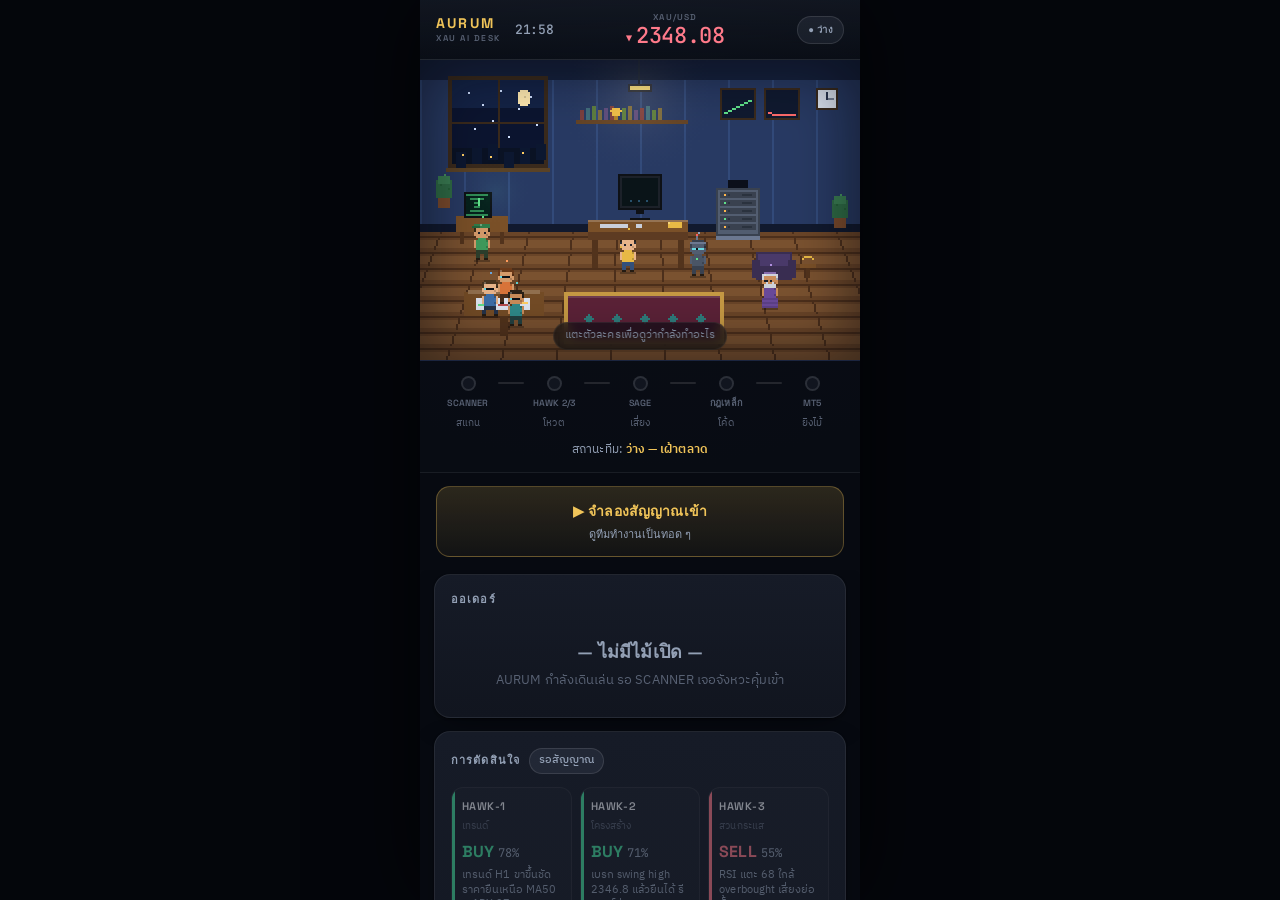
==== index.html @ 7b3bb8e7 "AURUM gold desk — Layer 1 (web brain) scaffold XAU/USD-only trading bot, 3-layer architecture (Web→B" ====
<!DOCTYPE html>
<html lang="th">
<head>
<meta charset="UTF-8">
<meta name="viewport" content="width=device-width, initial-scale=1, maximum-scale=1, user-scalable=no, viewport-fit=cover">
<title>AURUM — ห้องเทรดทอง AI</title>
<link rel="preconnect" href="https://fonts.googleapis.com">
<link rel="preconnect" href="https://fonts.gstatic.com" crossorigin>
<link href="https://fonts.googleapis.com/css2?family=Space+Grotesk:wght@400;500;600;700&family=JetBrains+Mono:wght@400;500;700&family=IBM+Plex+Sans+Thai:wght@400;500;600;700&display=swap" rel="stylesheet">
<link rel="stylesheet" href="css/styles.css">
</head>
<body>
<div id="app">

  <!-- top bar -->
  <div class="topbar">
    <div class="brand">
      <span class="bn">AURUM</span>
      <span class="bd">XAU AI Desk</span>
    </div>
    <div class="clockwrap"><span class="clk lcd" id="clock">21:58</span></div>
    <div class="spacer"></div>
    <div class="priceblock">
      <span class="plab">XAU/USD</span>
      <span id="priceWrap" class="up lcd"><span id="priceArrow">▲</span><span id="price">2348.20</span></span>
    </div>
    <div class="spacer"></div>
    <div class="pill idle" id="modePill">● ว่าง</div>
  </div>

  <!-- room -->
  <div id="stage" data-screen-label="ห้องเทรด">
    <canvas id="room"></canvas>
    <div class="tip">แตะตัวละครเพื่อดูว่ากำลังทำอะไร</div>
    <div id="popup"></div>
  </div>

  <!-- pipeline -->
  <div class="pipewrap">
    <div id="pipeline"></div>
    <div class="phaseline">สถานะทีม: <b id="phaseLabel">ว่าง — เฝ้าตลาด</b></div>
  </div>

  <!-- control -->
  <div class="controls">
    <button id="toggleBtn"><span class="bt">▶ จำลองสัญญาณเข้า</span><span class="bs">ดูทีมทำงานเป็นทอด ๆ</span></button>
  </div>

  <!-- feed -->
  <div id="feed">
    <div class="card pos flat" id="posCard"></div>
    <div class="card" id="decCard"></div>
    <div class="card" id="mktCard"></div>
    <div class="card" id="sumCard"></div>
    <div class="card" id="lesCard"></div>
    <div class="card">
      <div class="ctitle">ไทม์ไลน์เหตุการณ์</div>
      <div class="logwrap"><ul id="logList"></ul></div>
    </div>
    <div class="foot" id="footNote">เดโม — ข้อมูลตัวอย่าง • ยังไม่ได้เชื่อมต่อ MT5 จริง</div>
  </div>

</div>

<!-- LAYER 1 (brain). Load order matters: config + bridge before sim/main. -->
<script src="js/pixel.js"></script>
<script src="js/scene.js"></script>
<script src="js/config.js"></script>
<script src="js/agents.js"></script>
<script src="js/bridge.js"></script>
<script src="js/sim.js"></script>
<script src="js/ui.js"></script>
<script src="js/main.js"></script>
</body>
</html>
---- css/styles.css ----
/* styles-modern.css — premium dark trading-terminal UI framing the pixel room */
:root{
  --bg:#070a11; --bg2:#0a0e17;
  --surface:#11151f; --surface2:#161b27; --raise:#1b2230;
  --hair:rgba(255,255,255,.07); --hair2:rgba(255,255,255,.11);
  --ink:#eef1f7; --mut:#93a0b5; --dim:#586173;
  --gold:#f0c459; --goldSoft:rgba(240,196,89,.14);
  --green:#46e0a0; --greenSoft:rgba(70,224,160,.12);
  --red:#ff7a8a; --redSoft:rgba(255,122,138,.12);
  --amber:#ffc663; --blue:#74b3ff; --purple:#b69bff;
  --r:16px; --r2:12px;
  --sh:0 1px 2px rgba(0,0,0,.5), 0 10px 30px -12px rgba(0,0,0,.55);
}
*{box-sizing:border-box;margin:0;padding:0;-webkit-tap-highlight-color:transparent}
html,body{height:100%}
body{
  background:#04060b; color:var(--ink);
  font-family:"IBM Plex Sans Thai","Noto Sans Thai",sans-serif;
  font-size:14px; line-height:1.5; letter-spacing:.005em;
  display:flex; justify-content:center; overscroll-behavior:none;
  -webkit-font-smoothing:antialiased;
}
.pix{font-family:"Space Grotesk",sans-serif;font-weight:600;text-transform:uppercase;letter-spacing:.07em}
.lcd{font-family:"JetBrains Mono",monospace;font-variant-numeric:tabular-nums;letter-spacing:-.02em}
.g{color:var(--green)} .r{color:var(--red)} .b{color:var(--blue)}

#app{
  width:100%; max-width:440px; height:100dvh; overflow-x:hidden;
  background:
    radial-gradient(130% 60% at 50% -8%, #131a29 0%, var(--bg2) 46%, var(--bg) 100%);
  display:flex; flex-direction:column; position:relative;
  box-shadow:0 0 80px rgba(0,0,0,.7);
}

/* ---------- top bar ---------- */
.topbar{
  display:flex; align-items:center; gap:10px; padding:13px 16px 12px;
  background:linear-gradient(180deg,rgba(18,23,33,.92),rgba(10,14,22,.78));
  backdrop-filter:blur(14px); -webkit-backdrop-filter:blur(14px);
  border-bottom:1px solid var(--hair); z-index:6;
}
.brand{display:flex;flex-direction:column;line-height:1.05;gap:3px}
.brand .bn{font-family:"Space Grotesk";font-weight:700;font-size:14px;letter-spacing:.16em;color:var(--gold)}
.brand .bd{font-size:8.5px;color:var(--dim);letter-spacing:.18em;text-transform:uppercase;font-family:"Space Grotesk";font-weight:600}
.clockwrap{display:flex;align-items:center;margin-left:4px}
.clockwrap .clk{font-size:13px;color:var(--mut);font-weight:500}
.spacer{flex:1}
.priceblock{display:flex;flex-direction:column;align-items:center;line-height:1;gap:3px}
.priceblock .plab{font-size:8.5px;color:var(--dim);letter-spacing:.14em;text-transform:uppercase;font-family:"Space Grotesk";font-weight:600}
#priceWrap{display:flex;align-items:baseline;gap:4px;font-weight:500}
#priceWrap #price{font-size:22px}
#priceWrap #priceArrow{font-size:10px;transform:translateY(-1px)}
#priceWrap.up{color:var(--green)} #priceWrap.down{color:var(--red)}
.pill{font-family:"Space Grotesk";font-weight:600;font-size:9.5px;letter-spacing:.04em;padding:6px 10px;border-radius:999px;white-space:nowrap;border:1px solid var(--hair2)}
.pill.idle{background:rgba(147,160,181,.1);color:var(--mut)}
.pill.live{background:var(--goldSoft);color:var(--gold);border-color:rgba(240,196,89,.4);box-shadow:0 0 16px -4px rgba(240,196,89,.5)}
.pill.live{animation:pulse 1.6s ease-in-out infinite}
@keyframes pulse{0%,100%{opacity:1}50%{opacity:.62}}

/* ---------- stage / room ---------- */
#stage{position:relative;width:100%;background:#0a1430;border-bottom:1px solid var(--hair);overflow:hidden}
#room{display:block;width:100%;image-rendering:pixelated;image-rendering:crisp-edges}
#stage::after{content:"";position:absolute;inset:0;pointer-events:none;
  box-shadow:inset 0 0 60px 8px rgba(4,6,11,.55);}
.tip{position:absolute;left:50%;bottom:10px;transform:translateX(-50%);
  font-size:10.5px;color:var(--mut);pointer-events:none;
  background:rgba(8,11,18,.6);backdrop-filter:blur(6px);-webkit-backdrop-filter:blur(6px);
  padding:5px 11px;border-radius:999px;border:1px solid var(--hair);white-space:nowrap}

/* agent popup */
#popup{position:absolute;z-index:8;display:none;width:200px;
  background:rgba(20,25,36,.92);backdrop-filter:blur(16px);-webkit-backdrop-filter:blur(16px);
  border:1px solid var(--hair2);box-shadow:var(--sh);
  padding:12px 13px;border-radius:14px}
#popup.show{display:block;opacity:1;animation:pop .16s cubic-bezier(.2,.8,.2,1)}
@keyframes pop{from{transform:translateY(6px) scale(.96)}}
#popup::after{content:"";position:absolute;bottom:-6px;left:50%;transform:translateX(-50%) rotate(45deg);
  width:12px;height:12px;background:rgba(20,25,36,.92);border-right:1px solid var(--hair2);border-bottom:1px solid var(--hair2)}
#popup.below::after{bottom:auto;top:-6px;border:none;border-left:1px solid var(--hair2);border-top:1px solid var(--hair2)}
#popup .pname{display:flex;flex-direction:column;gap:3px;margin-bottom:8px}
#popup .pname b{font-family:"Space Grotesk";font-weight:700;font-size:12px;letter-spacing:.08em;color:var(--ac,#74b3ff)}
#popup .pname span{font-size:11px;color:var(--mut)}
#popup .pact{font-size:13px;color:var(--ink);line-height:1.45}
#popup .ptag{font-size:10px;color:var(--dim);margin-top:8px;display:flex;align-items:center;gap:5px}
#popup .ptag::before{content:"";width:5px;height:5px;border-radius:50%;background:var(--ac,#74b3ff)}

/* ---------- pipeline (modern stepper) ---------- */
.pipewrap{background:rgba(10,14,22,.5);border-bottom:1px solid var(--hair);padding:15px 18px 13px}
#pipeline{display:flex;align-items:flex-start;gap:0}
.pstage{flex:0 0 auto;width:60px;display:flex;flex-direction:column;align-items:center;gap:6px;text-align:center}
.pstage::before{content:"";width:11px;height:11px;border-radius:50%;border:2px solid var(--hair2);background:var(--surface);transition:.3s}
.pstage b{font-family:"Space Grotesk";font-weight:600;font-size:9px;letter-spacing:.02em;color:var(--dim);white-space:nowrap;transition:.3s}
.pstage i{font-size:9.5px;color:var(--dim);font-style:normal;white-space:nowrap}
.pstage.done::before{border-color:var(--green);background:var(--green)}
.pstage.done b{color:var(--mut)}
.pstage.active::before{border-color:var(--gold);background:var(--gold);box-shadow:0 0 0 5px var(--goldSoft),0 0 14px rgba(240,196,89,.6)}
.pstage.active b{color:var(--gold)}
.parrow{flex:1;height:2px;background:var(--hair2);margin-top:6px;border-radius:2px;font-size:0;color:transparent}
.phaseline{text-align:center;font-size:11.5px;color:var(--mut);margin-top:11px}
.phaseline b{color:var(--gold);font-weight:600}

/* ---------- control ---------- */
.controls{padding:13px 16px;background:transparent}
#toggleBtn{width:100%;border:1px solid rgba(240,196,89,.3);
  background:linear-gradient(180deg,rgba(240,196,89,.16),rgba(240,196,89,.05));
  color:var(--gold);padding:13px;border-radius:14px;cursor:pointer;
  display:flex;flex-direction:column;align-items:center;gap:3px;transition:.18s;
  box-shadow:0 0 0 0 rgba(240,196,89,0)}
#toggleBtn:hover{box-shadow:0 0 24px -6px rgba(240,196,89,.45)}
#toggleBtn:active{transform:translateY(1px)}
#toggleBtn .bt{font-family:"Space Grotesk";font-weight:600;font-size:14px;letter-spacing:.01em}
#toggleBtn .bs{font-size:11px;color:var(--mut)}

/* ---------- feed ---------- */
#feed{flex:1;overflow-y:auto;padding:4px 14px 32px;display:flex;flex-direction:column;gap:13px;-webkit-overflow-scrolling:touch}
.card{background:linear-gradient(180deg,var(--surface2),var(--surface));
  border:1px solid var(--hair);border-radius:var(--r);padding:16px;
  box-shadow:var(--sh)}
.ctitle{font-family:"Space Grotesk";font-weight:600;font-size:11px;letter-spacing:.1em;text-transform:uppercase;
  color:var(--mut);margin-bottom:13px;display:flex;align-items:center;gap:9px;flex-wrap:wrap;line-height:1.5}
.badge{font-family:"IBM Plex Sans Thai";font-weight:500;text-transform:none;letter-spacing:0;
  font-size:10.5px;padding:4px 9px;border-radius:999px;border:1px solid var(--hair2)}
.badge.g{background:var(--greenSoft);color:var(--green);border-color:rgba(70,224,160,.3)}
.badge.mute{background:rgba(147,160,181,.1);color:var(--mut)}

/* position card */
.pos .side{font-family:"Space Grotesk";font-weight:600;font-size:10.5px;letter-spacing:.06em;padding:4px 9px;border-radius:999px;text-transform:none;white-space:nowrap}
.side.buy{background:var(--greenSoft);color:var(--green)} .side.sell{background:var(--redSoft);color:var(--red)}
.pos.win{border-color:rgba(70,224,160,.28)} .pos.lose{border-color:rgba(255,122,138,.28)}
.flatmsg{text-align:center;padding:18px 6px 10px}
.flatmsg .big{font-family:"Space Grotesk";font-weight:600;font-size:18px;color:var(--mut)}
.flatmsg .sub{font-size:12.5px;color:var(--dim);margin-top:7px}
.pnlrow{display:flex;flex-direction:column;align-items:flex-start;gap:2px;margin-bottom:15px}
.pnl{font-family:"JetBrains Mono",monospace;font-variant-numeric:tabular-nums;font-weight:700;font-size:40px;line-height:1;letter-spacing:-.03em}
.pnl.g{color:var(--green)} .pnl.r{color:var(--red)}
.pnlsub{font-size:12px;color:var(--mut);white-space:nowrap}
.grid4{display:grid;grid-template-columns:repeat(4,1fr);gap:8px;margin-bottom:13px}
.grid4>div{background:rgba(255,255,255,.025);border:1px solid var(--hair);border-radius:var(--r2);padding:9px 5px;text-align:center}
.grid4 span{display:block;font-size:9.5px;color:var(--dim);margin-bottom:4px;letter-spacing:.02em}
.grid4 b{font-family:"JetBrains Mono",monospace;font-weight:500;font-size:15px}
.ladder{margin-top:6px}
.lbar{position:relative;height:7px;background:rgba(255,255,255,.05);border-radius:999px;overflow:visible}
.lfill{position:absolute;top:0;bottom:0;left:0;background:linear-gradient(90deg,rgba(70,224,160,.5),var(--green));border-radius:999px}
.lmark{position:absolute;top:-3px;width:2px;height:13px;transform:translateX(-1px);border-radius:2px}
.lmark.e{background:var(--blue)} .lmark.t{background:var(--amber)}
.lnow{position:absolute;top:-4px;width:14px;height:14px;background:var(--ink);transform:translate(-7px,0);border-radius:50%;border:3px solid var(--green);box-shadow:0 0 12px rgba(70,224,160,.6)}
.lkey{display:flex;justify-content:space-between;font-family:"JetBrains Mono";font-size:11px;margin-top:9px;color:var(--dim)}

/* decision card */
.votes{display:grid;grid-template-columns:repeat(3,1fr);gap:8px;margin-bottom:13px}
.vote{background:rgba(255,255,255,.025);border:1px solid var(--hair);border-radius:var(--r2);padding:10px;transition:.25s;min-width:0;position:relative;overflow:hidden}
.vote::before{content:"";position:absolute;left:0;top:0;bottom:0;width:3px;background:var(--mut);opacity:.4}
.vote.buy::before{background:var(--green);opacity:1} .vote.sell::before{background:var(--red);opacity:1}
.vote.off{opacity:.5}
.vhead b{display:block;font-family:"Space Grotesk";font-weight:600;font-size:11px;letter-spacing:.04em;color:var(--ink)}
.vhead span{font-size:10px;color:var(--dim)}
.vside{font-family:"Space Grotesk";font-weight:700;font-size:16px;margin:5px 0 4px}
.vote.buy .vside{color:var(--green)} .vote.sell .vside{color:var(--red)}
.vside i{font-style:normal;font-family:"JetBrains Mono";font-weight:400;font-size:12px;color:var(--mut)}
.vnote{font-size:10.5px;color:var(--mut);line-height:1.4;word-break:break-word}
.sage{background:linear-gradient(180deg,rgba(182,155,255,.08),rgba(182,155,255,.02));border:1px solid rgba(182,155,255,.22);border-radius:var(--r2);padding:12px;margin-bottom:13px}
.verdict{font-family:"Space Grotesk";font-weight:700;font-size:13px;letter-spacing:.03em}
.verdict.ok{color:var(--green)} .verdict.wait{color:var(--purple)}
.snote{font-size:11.5px;color:var(--mut);margin:7px 0;line-height:1.45}
.schips{display:flex;gap:7px;flex-wrap:wrap}
.schips span{font-size:11px;background:rgba(255,255,255,.04);border:1px solid var(--hair);padding:4px 9px;border-radius:999px;color:var(--mut);font-family:"JetBrains Mono"}
.schips b{color:var(--gold)}
.rulesbox{background:rgba(255,255,255,.02);border:1px solid var(--hair);border-radius:var(--r2);padding:12px}
.rtitle{font-size:11.5px;color:var(--mut);margin-bottom:9px;font-weight:500}
.rules{list-style:none;display:grid;gap:6px}
.rules li{display:flex;justify-content:space-between;align-items:center;gap:10px;font-size:11.5px;padding:6px 0;border-bottom:1px solid var(--hair)}
.rules li:last-child{border-bottom:none;padding-bottom:0}
.rules li.ok{color:var(--mut)} .rules li.ok b{color:var(--green)}
.rules li.no b{color:var(--red)}
.rules li b{font-family:"JetBrains Mono";font-weight:500;font-size:13px;white-space:nowrap;flex:none}
.rules li span{min-width:0;display:flex;align-items:center;gap:7px}
.rules li span::before{content:"";width:15px;height:15px;border-radius:50%;background:var(--greenSoft);color:var(--green);
  display:grid;place-items:center;font-size:9px;flex:none}
.rules li.ok span::before{content:"✓"}
.rules li.no span::before{content:"✕";background:var(--redSoft);color:var(--red)}

/* market card */
.fng{margin-bottom:14px}
.fngtop{display:flex;justify-content:space-between;font-size:11.5px;color:var(--mut);margin-bottom:8px;gap:8px}
.fngtop b{color:var(--amber);font-family:"JetBrains Mono";font-weight:500;font-size:13px;white-space:nowrap}
.fngbar{position:relative;height:7px;border-radius:999px;background:linear-gradient(90deg,#ff7a8a,#ffc663,#46e0a0)}
.fngfill{display:none}
.fngdot{position:absolute;top:-3.5px;width:14px;height:14px;background:var(--ink);transform:translateX(-7px);border-radius:50%;border:3px solid var(--surface);box-shadow:0 1px 6px rgba(0,0,0,.6)}
.mgrid{display:grid;grid-template-columns:repeat(3,1fr);gap:8px;margin-bottom:14px}
.mgrid>div{background:rgba(255,255,255,.025);border:1px solid var(--hair);border-radius:var(--r2);padding:9px;text-align:center}
.mgrid span{display:block;font-size:9.5px;color:var(--dim);margin-bottom:4px}
.mgrid b{font-family:"JetBrains Mono";font-weight:500;font-size:14px}
.news{list-style:none;display:grid;gap:9px}
.news li{font-size:11.5px;color:var(--mut);line-height:1.4;display:flex;gap:9px;align-items:flex-start}
.nsrc{flex:none;font-family:"Space Grotesk";font-weight:600;font-size:8.5px;letter-spacing:.04em;color:var(--blue);
  background:rgba(116,179,255,.1);border:1px solid rgba(116,179,255,.22);padding:3px 7px;border-radius:999px;height:fit-content;text-transform:uppercase}

/* summary */
.sumwrap{display:grid;grid-template-columns:1fr 1fr;gap:11px}
.sumblk{background:rgba(255,255,255,.025);border:1px solid var(--hair);border-radius:var(--r2);padding:13px}
.sumlab{font-size:10.5px;color:var(--dim);letter-spacing:.02em}
.sumpnl{font-family:"JetBrains Mono";font-weight:700;font-size:26px;line-height:1;margin:6px 0;letter-spacing:-.03em}
.sumpnl.g{color:var(--green)} .sumpnl.r{color:var(--red)}
.sumrow{display:flex;gap:9px;font-size:10.5px;color:var(--mut);flex-wrap:wrap}
.equity{margin-top:13px;display:flex;justify-content:space-between;align-items:center;font-size:11.5px;color:var(--mut);
  padding-top:13px;border-top:1px solid var(--hair)}
.equity b{font-family:"JetBrains Mono";font-weight:700;font-size:18px;color:var(--gold)}

/* lessons */
.lesson{background:rgba(255,122,138,.05);border:1px solid var(--hair);border-left:3px solid rgba(255,122,138,.55);border-radius:var(--r2);padding:11px 13px;margin-bottom:9px}
.lesson:last-child{margin-bottom:0}
.lhead{display:flex;justify-content:space-between;font-size:10.5px;color:var(--dim);margin-bottom:5px}
.lhead b{font-family:"JetBrains Mono";font-weight:500;font-size:13px}
.ltext{font-size:12.5px;color:var(--ink);line-height:1.45}

/* timeline log */
.logwrap{max-height:240px;overflow-y:auto;overflow-x:hidden}
#logList{list-style:none;display:flex;flex-direction:column}
#logList li{display:flex;gap:10px;font-size:11.5px;line-height:1.4;align-items:baseline;padding:8px 0;border-bottom:1px solid var(--hair)}
#logList li:last-child{border-bottom:none}
.lt{flex:none;font-family:"JetBrains Mono";font-size:11px;color:var(--dim);width:36px}
.lw{flex:none;font-family:"Space Grotesk";font-weight:600;font-size:9px;letter-spacing:.03em;width:66px;text-transform:uppercase}
.lx{color:var(--mut);flex:1;min-width:0;word-break:break-word}

.foot{text-align:center;font-size:10.5px;color:var(--dim);padding:6px 0 2px}
::-webkit-scrollbar{width:5px;height:5px}
::-webkit-scrollbar-thumb{background:var(--hair2);border-radius:3px}
::-webkit-scrollbar-track{background:transparent}
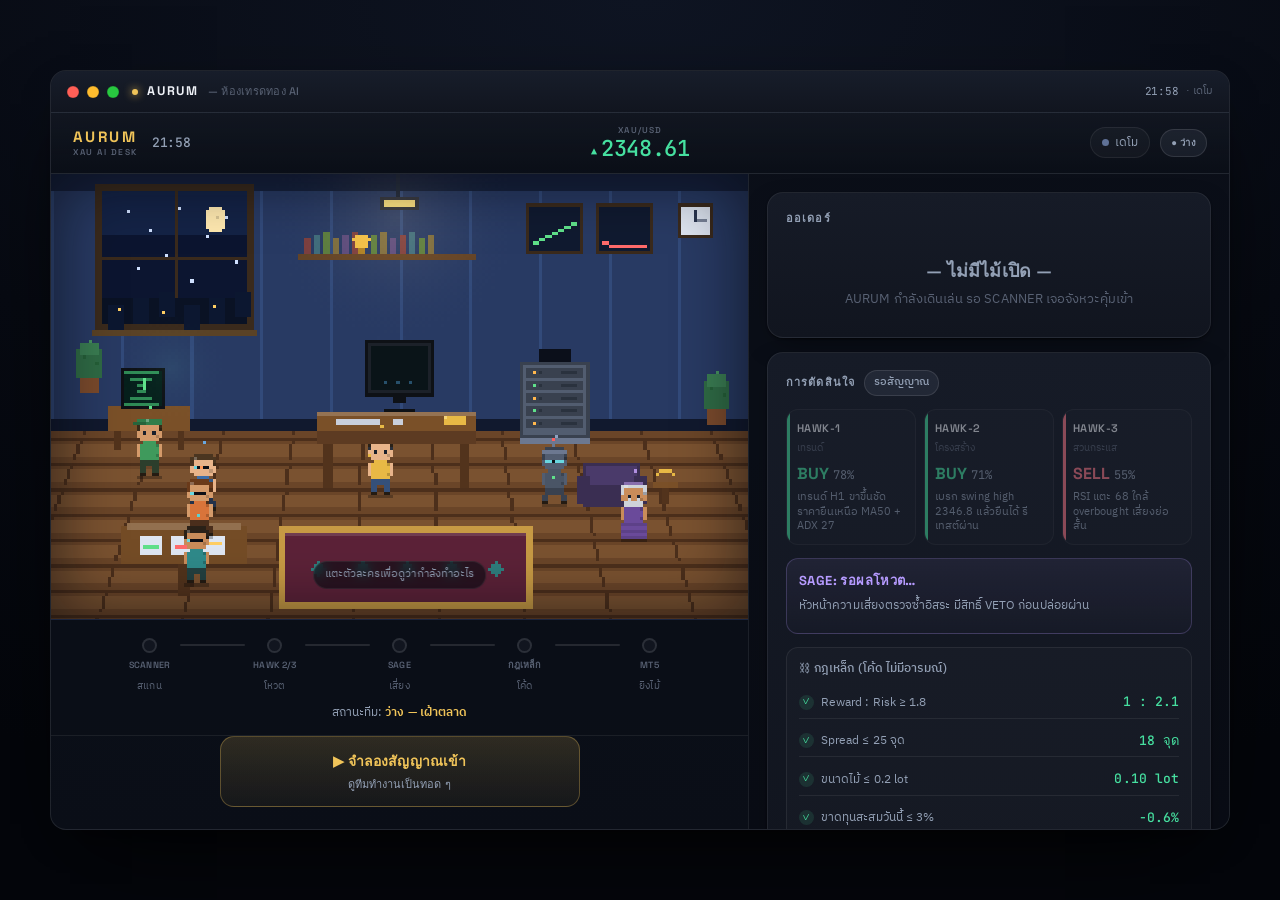
==== commit 3840a48b: "Desktop window layout + in-app bridge connect panel - index.html → macOS-style desktop window (title" ====
--- a/index.html
+++ b/index.html
@@ -2,17 +2,27 @@
 <html lang="th">
 <head>
 <meta charset="UTF-8">
-<meta name="viewport" content="width=device-width, initial-scale=1, maximum-scale=1, user-scalable=no, viewport-fit=cover">
+<meta name="viewport" content="width=device-width, initial-scale=1, viewport-fit=cover">
 <title>AURUM — ห้องเทรดทอง AI</title>
 <link rel="preconnect" href="https://fonts.googleapis.com">
 <link rel="preconnect" href="https://fonts.gstatic.com" crossorigin>
 <link href="https://fonts.googleapis.com/css2?family=Space+Grotesk:wght@400;500;600;700&family=JetBrains+Mono:wght@400;500;700&family=IBM+Plex+Sans+Thai:wght@400;500;600;700&display=swap" rel="stylesheet">
 <link rel="stylesheet" href="css/styles.css">
+<link rel="stylesheet" href="css/styles-desktop.css">
+<link rel="stylesheet" href="css/connect.css">
 </head>
 <body>
 <div id="app">
 
-  <!-- top bar -->
+  <!-- window title bar (desktop) -->
+  <div class="titlebar">
+    <div class="lights"><span class="c1"></span><span class="c2"></span><span class="c3"></span></div>
+    <div class="wtitle"><span class="dot"></span><b>AURUM</b><span class="wsub">— ห้องเทรดทอง AI</span></div>
+    <div class="spacer"></div>
+    <div class="wstat"><span class="seg lcd" id="winClock">21:58</span> · เดโม</div>
+  </div>
+
+  <!-- app header -->
   <div class="topbar">
     <div class="brand">
       <span class="bn">AURUM</span>
@@ -25,51 +35,63 @@
       <span id="priceWrap" class="up lcd"><span id="priceArrow">▲</span><span id="price">2348.20</span></span>
     </div>
     <div class="spacer"></div>
+    <button class="connbtn" id="connBtn" data-connect><span class="cdot"></span><span id="connLabel">เดโม</span></button>
     <div class="pill idle" id="modePill">● ว่าง</div>
   </div>
 
-  <!-- room -->
-  <div id="stage" data-screen-label="ห้องเทรด">
-    <canvas id="room"></canvas>
-    <div class="tip">แตะตัวละครเพื่อดูว่ากำลังทำอะไร</div>
-    <div id="popup"></div>
-  </div>
+  <div class="deskbody">
+    <!-- left: room + pipeline + control -->
+    <div class="leftpane">
+      <div id="stage" data-screen-label="ห้องเทรด">
+        <canvas id="room"></canvas>
+        <div class="tip">แตะตัวละครเพื่อดูว่ากำลังทำอะไร</div>
+        <div id="popup"></div>
+      </div>
+      <div class="pipewrap">
+        <div id="pipeline"></div>
+        <div class="phaseline">สถานะทีม: <b id="phaseLabel">ว่าง — เฝ้าตลาด</b></div>
+      </div>
+      <div class="controls">
+        <button id="toggleBtn"><span class="bt">▶ จำลองสัญญาณเข้า</span><span class="bs">ดูทีมทำงานเป็นทอด ๆ</span></button>
+      </div>
+    </div>
 
-  <!-- pipeline -->
-  <div class="pipewrap">
-    <div id="pipeline"></div>
-    <div class="phaseline">สถานะทีม: <b id="phaseLabel">ว่าง — เฝ้าตลาด</b></div>
-  </div>
-
-  <!-- control -->
-  <div class="controls">
-    <button id="toggleBtn"><span class="bt">▶ จำลองสัญญาณเข้า</span><span class="bs">ดูทีมทำงานเป็นทอด ๆ</span></button>
-  </div>
-
-  <!-- feed -->
-  <div id="feed">
-    <div class="card pos flat" id="posCard"></div>
-    <div class="card" id="decCard"></div>
-    <div class="card" id="mktCard"></div>
-    <div class="card" id="sumCard"></div>
-    <div class="card" id="lesCard"></div>
-    <div class="card">
-      <div class="ctitle">ไทม์ไลน์เหตุการณ์</div>
-      <div class="logwrap"><ul id="logList"></ul></div>
+    <!-- right: panels -->
+    <div class="rightpane">
+      <div id="feed">
+        <div class="card pos flat" id="posCard"></div>
+        <div class="card" id="decCard"></div>
+        <div class="card" id="mktCard"></div>
+        <div class="card" id="sumCard"></div>
+        <div class="card" id="lesCard"></div>
+        <div class="card">
+          <div class="ctitle">ไทม์ไลน์เหตุการณ์</div>
+          <div class="logwrap"><ul id="logList"></ul></div>
+        </div>
+        <div class="foot" id="footNote">เดโม — ข้อมูลตัวอย่าง • ยังไม่ได้เชื่อมต่อ MT5 จริง</div>
+      </div>
     </div>
-    <div class="foot" id="footNote">เดโม — ข้อมูลตัวอย่าง • ยังไม่ได้เชื่อมต่อ MT5 จริง</div>
   </div>
 
 </div>
 
-<!-- LAYER 1 (brain). Load order matters: config + bridge before sim/main. -->
+<!-- LAYER 1 (brain). Load order: config + bridge before sim/main; connect after bridge. -->
 <script src="js/pixel.js"></script>
 <script src="js/scene.js"></script>
 <script src="js/config.js"></script>
 <script src="js/agents.js"></script>
 <script src="js/bridge.js"></script>
+<script src="js/connect.js"></script>
 <script src="js/sim.js"></script>
 <script src="js/ui.js"></script>
 <script src="js/main.js"></script>
+<script>
+  // mirror the in-app clock into the window title bar
+  (function () {
+    const a = document.getElementById('clock'), b = document.getElementById('winClock');
+    if (a && b) new MutationObserver(() => b.textContent = a.textContent)
+      .observe(a, { childList: true, characterData: true, subtree: true });
+  })();
+</script>
 </body>
 </html>
--- a/css/styles-desktop.css
+++ b/css/styles-desktop.css
@@ -0,0 +1,84 @@
+/* styles-desktop.css — macOS-style window shell + two-column desktop layout.
+   Loads AFTER styles-modern.css and overrides only the shell + container layout;
+   all card/panel component styles are inherited unchanged. */
+
+body{
+  align-items:center;
+  background:
+    radial-gradient(120% 90% at 50% 0%, #0e1422 0%, #070a12 55%, #04060b 100%);
+  padding:26px;
+}
+
+/* the whole #app becomes a floating desktop window */
+#app{
+  max-width:1180px; width:100%; height:min(760px, calc(100dvh - 52px));
+  border-radius:16px; overflow:hidden;
+  border:1px solid rgba(255,255,255,.09);
+  background:linear-gradient(180deg,#0d121d,#0a0e17);
+  box-shadow:
+    0 1px 0 rgba(255,255,255,.05) inset,
+    0 40px 90px -30px rgba(0,0,0,.85),
+    0 14px 40px -20px rgba(0,0,0,.7);
+}
+
+/* ---- title bar with traffic lights ---- */
+.titlebar{
+  display:flex; align-items:center; gap:13px; padding:0 16px; height:42px;
+  background:linear-gradient(180deg,#171d2a,#11151f);
+  border-bottom:1px solid var(--hair);
+  flex:none;
+}
+.lights{display:flex;gap:8px}
+.lights span{width:12px;height:12px;border-radius:50%;display:block;box-shadow:0 0 0 .5px rgba(0,0,0,.25) inset}
+.lights .c1{background:#ff5f57}.lights .c2{background:#febc2e}.lights .c3{background:#28c840}
+.wtitle{display:flex;align-items:center;gap:9px;font-family:"Space Grotesk";font-weight:600;font-size:12.5px;color:var(--mut);letter-spacing:.02em;white-space:nowrap}
+.wtitle .dot{width:6px;height:6px;border-radius:50%;background:var(--gold);box-shadow:0 0 9px var(--gold)}
+.wtitle b{color:var(--ink);letter-spacing:.14em}
+.wtitle .wsub{color:var(--dim);font-weight:500;font-size:11px}
+.titlebar .spacer{flex:1}
+.wstat{display:flex;align-items:center;gap:7px;font-size:11px;color:var(--dim);white-space:nowrap}
+.wstat .seg{font-family:"JetBrains Mono";color:var(--mut)}
+
+/* topbar: keep but make it the in-window app header */
+.topbar{padding:13px 22px;flex:none}
+.brand .bn{font-size:15px}
+
+/* ---- desktop body: room (left) + panels (right) ---- */
+.deskbody{flex:1;display:flex;min-height:0}
+.leftpane{
+  flex:1 1 56%; min-width:0; display:flex; flex-direction:column;
+  border-right:1px solid var(--hair);
+  background:radial-gradient(120% 70% at 50% 0%, rgba(20,27,42,.5), transparent 70%);
+}
+.leftpane #stage{flex:1;display:flex;align-items:center;justify-content:center;border-bottom:1px solid var(--hair);padding:20px 22px}
+.leftpane #stage #room{width:100%;max-width:760px;border-radius:10px;
+  box-shadow:0 18px 50px -22px rgba(0,0,0,.8), 0 0 0 1px rgba(255,255,255,.05)}
+.leftpane #stage::after{border-radius:0}
+.tip{bottom:30px}
+
+.pipewrap{padding:18px 26px 14px}
+#pipeline{max-width:560px;margin:0 auto}
+.controls{padding:0 26px 22px;display:flex;justify-content:center}
+#toggleBtn{max-width:360px}
+
+.rightpane{
+  flex:1 1 44%; max-width:480px; min-width:360px; display:flex; flex-direction:column;
+  background:rgba(8,11,18,.4); min-height:0;
+}
+.rightpane #feed{padding:18px 18px 26px;gap:14px;overflow-x:hidden}
+
+/* slightly roomier cards on desktop */
+#feed .card{padding:17px 18px}
+
+/* responsive: narrow viewport falls back to single stacked column */
+@media (max-width: 900px){
+  body{padding:0;align-items:stretch}
+  #app{max-width:480px;height:100dvh;border-radius:0;border:none;margin:0 auto}
+  .titlebar{display:none}
+  .deskbody{flex-direction:column;overflow-y:auto}
+  .leftpane{flex:none;border-right:none}
+  .leftpane #stage{padding:0}
+  .leftpane #stage #room{max-width:none;border-radius:0;box-shadow:none}
+  .rightpane{max-width:none;min-width:0}
+  .rightpane #feed{overflow:visible}
+}
--- a/css/connect.css
+++ b/css/connect.css
@@ -0,0 +1,63 @@
+/* connect.css — the "เชื่อมต่อ Bridge" settings modal + the trigger chip. */
+
+/* trigger chip in the header */
+.connbtn{
+  display:inline-flex; align-items:center; gap:6px; cursor:pointer;
+  font-family:"IBM Plex Sans Thai","Space Grotesk",sans-serif; font-size:11.5px;
+  padding:5px 11px; border-radius:999px; white-space:nowrap;
+  border:1px solid var(--hair, rgba(255,255,255,.1)); color:var(--mut,#9fb0c8);
+  background:rgba(255,255,255,.03);
+}
+.connbtn:hover{ border-color:var(--gold,#e8b34a); color:var(--ink,#e9eef7); }
+.connbtn .cdot{ width:7px; height:7px; border-radius:50%; background:#5f7196; }
+.connbtn.live .cdot{ background:#5fe08a; box-shadow:0 0 8px #5fe08a; }
+
+/* modal */
+.cmodal{
+  position:fixed; inset:0; z-index:9999; display:none;
+  align-items:center; justify-content:center; padding:18px;
+  background:rgba(4,6,11,.66); backdrop-filter:blur(3px);
+}
+.cmodal.show{ display:flex; }
+.cbox{
+  width:100%; max-width:430px;
+  background:linear-gradient(180deg,#0f1521,#0b0f18);
+  border:1px solid rgba(255,255,255,.1); border-radius:14px;
+  box-shadow:0 30px 80px -24px rgba(0,0,0,.85); padding:18px 18px 16px;
+  font-family:"IBM Plex Sans Thai","Space Grotesk",sans-serif; color:var(--ink,#e9eef7);
+}
+.chead{ display:flex; align-items:center; justify-content:space-between; margin-bottom:12px; }
+.chead b{ font-size:15px; letter-spacing:.02em; }
+.cx{ background:none; border:none; color:var(--mut,#9fb0c8); font-size:16px; cursor:pointer; padding:2px 6px; }
+.cx:hover{ color:var(--ink,#e9eef7); }
+
+.cstate{ font-size:12.5px; padding:7px 11px; border-radius:8px; margin-bottom:14px; }
+.cstate.on{ background:rgba(95,224,138,.12); color:#5fe08a; }
+.cstate.off{ background:rgba(143,113,86,.14); color:#caa46a; }
+
+.clab{ display:block; font-size:11px; color:var(--dim,#6b7c96); margin-bottom:5px; letter-spacing:.03em; }
+.cinput{
+  width:100%; box-sizing:border-box; padding:10px 12px; border-radius:8px;
+  background:#070a12; border:1px solid rgba(255,255,255,.12); color:#e9eef7;
+  font-family:"JetBrains Mono",monospace; font-size:12px;
+}
+.cinput:focus{ outline:none; border-color:var(--gold,#e8b34a); }
+
+.cmsg{ font-size:11.5px; color:var(--dim,#6b7c96); margin:8px 2px 14px; line-height:1.5; min-height:16px; }
+.cmsg.good{ color:#5fe08a; }
+.cmsg.bad{ color:#ff6b6b; }
+
+.crow{ display:flex; gap:9px; }
+.cbtn{
+  flex:1; padding:10px 12px; border-radius:8px; cursor:pointer; font-size:12.5px; font-weight:600;
+  font-family:inherit; border:1px solid transparent;
+}
+.cbtn.ghost{ background:rgba(255,255,255,.04); border-color:rgba(255,255,255,.12); color:var(--ink,#e9eef7); }
+.cbtn.ghost:hover{ border-color:rgba(255,255,255,.25); }
+.cbtn.gold{ background:linear-gradient(180deg,#e8b34a,#caa43a); color:#1a1206; }
+.cbtn.gold:hover{ filter:brightness(1.07); }
+.cbtn.danger{ background:rgba(255,107,107,.08); border-color:rgba(255,107,107,.3); color:#ff8a8a; }
+.cbtn.danger:hover{ background:rgba(255,107,107,.16); }
+.cbtn.wide{ width:100%; margin-top:10px; }
+
+.cfoot{ font-size:10.5px; color:var(--dim,#6b7c96); margin-top:12px; text-align:center; line-height:1.5; }
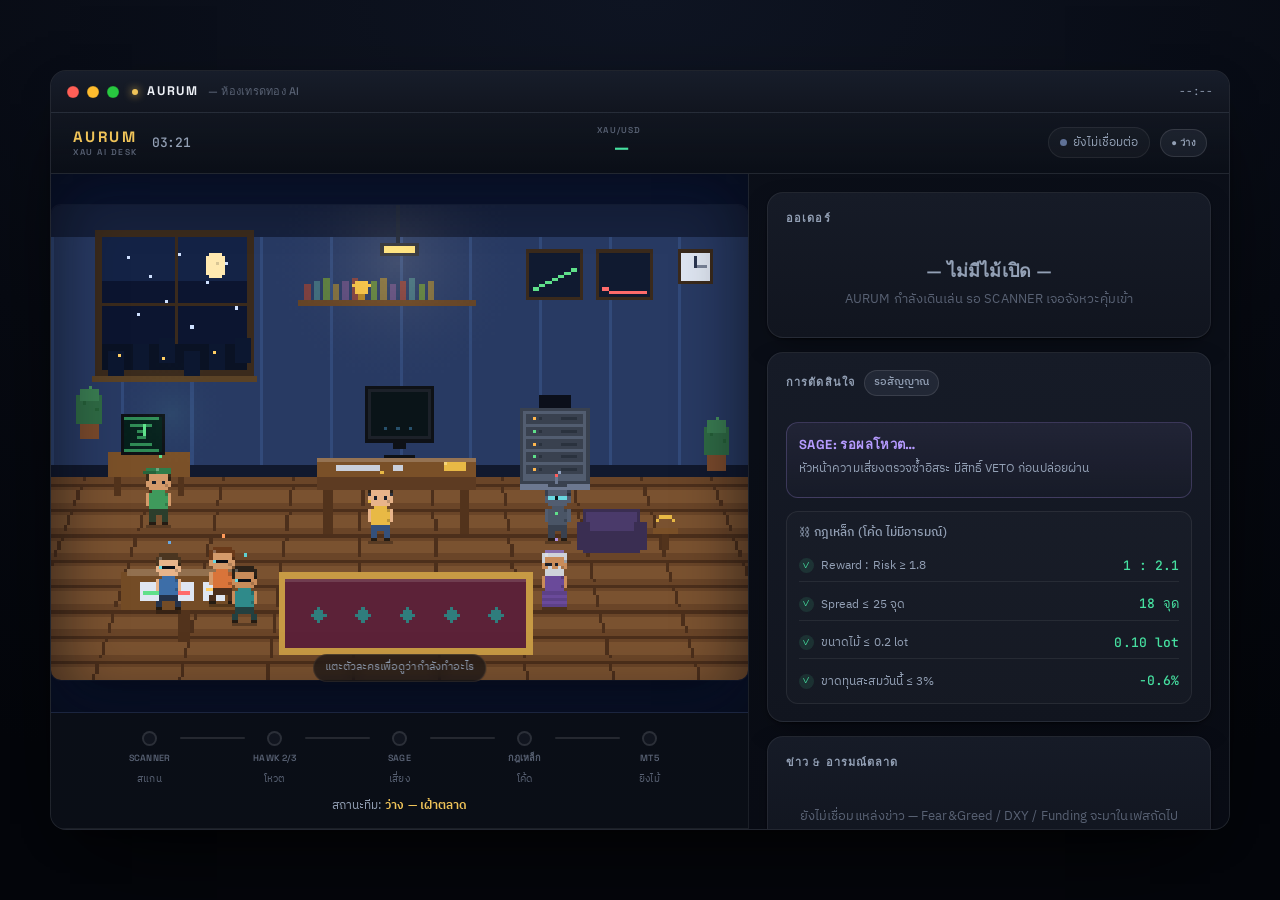
==== commit ba74ce1f: "Production mode (no demo/simulated data) + verifiable EA version EA: - EA_VERSION "1.0.0" — shown on" ====
--- a/index.html
+++ b/index.html
@@ -19,7 +19,7 @@
     <div class="lights"><span class="c1"></span><span class="c2"></span><span class="c3"></span></div>
     <div class="wtitle"><span class="dot"></span><b>AURUM</b><span class="wsub">— ห้องเทรดทอง AI</span></div>
     <div class="spacer"></div>
-    <div class="wstat"><span class="seg lcd" id="winClock">21:58</span> · เดโม</div>
+    <div class="wstat"><span class="seg lcd" id="winClock">--:--</span></div>
   </div>
 
   <!-- app header -->
@@ -35,7 +35,7 @@
       <span id="priceWrap" class="up lcd"><span id="priceArrow">▲</span><span id="price">2348.20</span></span>
     </div>
     <div class="spacer"></div>
-    <button class="connbtn" id="connBtn" data-connect><span class="cdot"></span><span id="connLabel">เดโม</span></button>
+    <button class="connbtn" id="connBtn" data-connect><span class="cdot"></span><span id="connLabel">ยังไม่เชื่อมต่อ</span></button>
     <div class="pill idle" id="modePill">● ว่าง</div>
   </div>
 
@@ -68,7 +68,7 @@
           <div class="ctitle">ไทม์ไลน์เหตุการณ์</div>
           <div class="logwrap"><ul id="logList"></ul></div>
         </div>
-        <div class="foot" id="footNote">เดโม — ข้อมูลตัวอย่าง • ยังไม่ได้เชื่อมต่อ MT5 จริง</div>
+        <div class="foot" id="footNote">โหมดจริง — รอเชื่อมต่อ EA</div>
       </div>
     </div>
   </div>
--- a/css/connect.css
+++ b/css/connect.css
@@ -11,6 +11,12 @@
 .connbtn:hover{ border-color:var(--gold,#e8b34a); color:var(--ink,#e9eef7); }
 .connbtn .cdot{ width:7px; height:7px; border-radius:50%; background:#5f7196; }
 .connbtn.live .cdot{ background:#5fe08a; box-shadow:0 0 8px #5fe08a; }
+.connbtn.live{ border-color:rgba(95,224,138,.4); color:#5fe08a; }
+.connbtn.waiting .cdot{ background:#ffce63; box-shadow:0 0 8px #ffce63; animation:cblink 1.1s infinite; }
+.connbtn.waiting{ border-color:rgba(255,206,99,.4); color:#ffce63; }
+.connbtn.err .cdot{ background:#ff6b6b; box-shadow:0 0 8px #ff6b6b; }
+.connbtn.err{ border-color:rgba(255,107,107,.45); color:#ff8a8a; }
+@keyframes cblink{ 0%,100%{opacity:1} 50%{opacity:.35} }
 
 /* modal */
 .cmodal{
@@ -61,3 +67,6 @@
 .cbtn.wide{ width:100%; margin-top:10px; }
 
 .cfoot{ font-size:10.5px; color:var(--dim,#6b7c96); margin-top:12px; text-align:center; line-height:1.5; }
+
+/* SAGE VETO verdict (live decisions) — base .verdict styling lives in styles.css */
+.verdict.no{ color:#ff6b6b; }
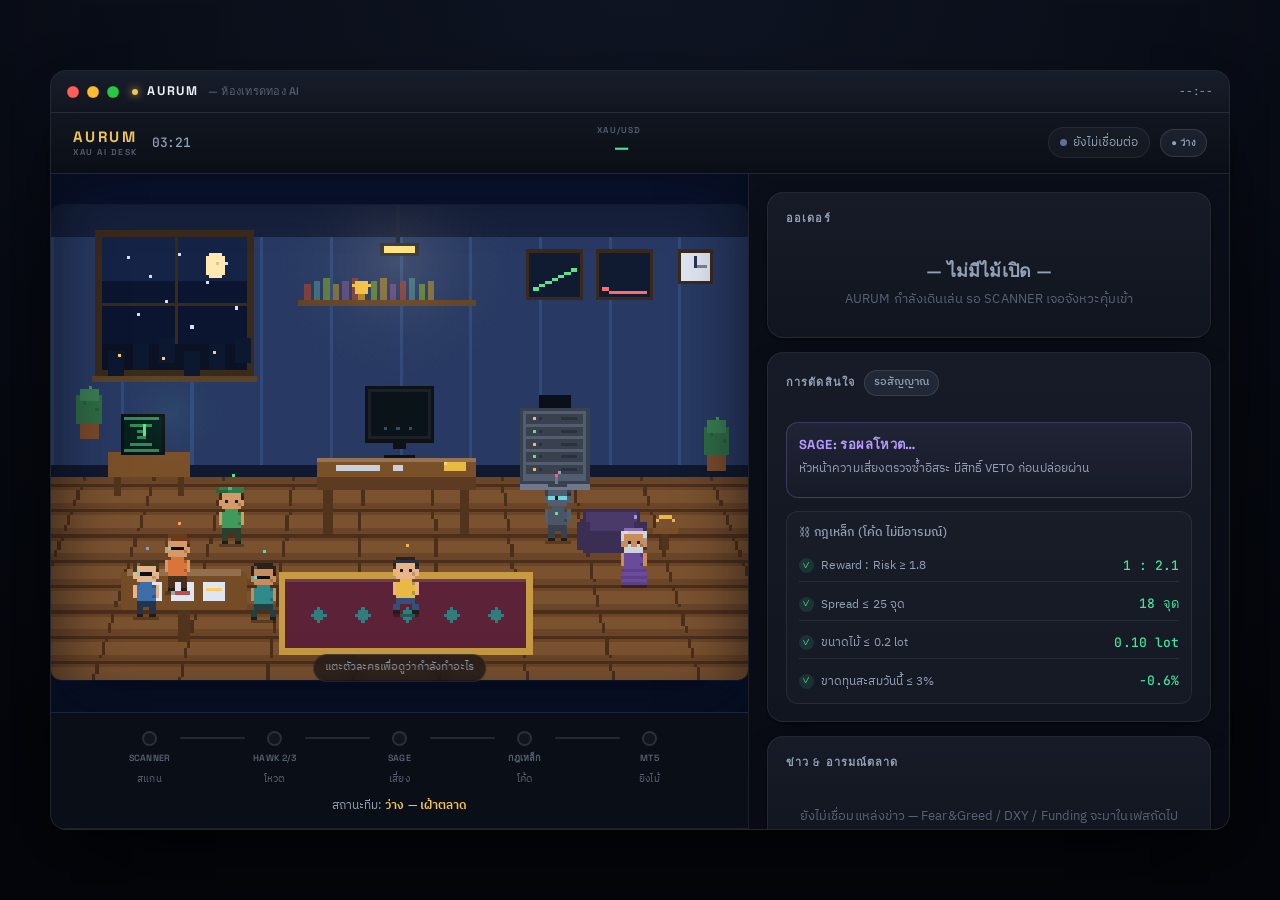
==== commit 770de4ed: "Fix non-gold symbol + self-learning from losses + real Fear&Greed 1) Wrong price (showed 61883 = not" ====
--- a/index.html
+++ b/index.html
@@ -84,6 +84,7 @@
 <script src="js/connect.js"></script>
 <script src="js/sim.js"></script>
 <script src="js/ui.js"></script>
+<script src="js/news.js"></script>
 <script src="js/main.js"></script>
 <script>
   // mirror the in-app clock into the window title bar
